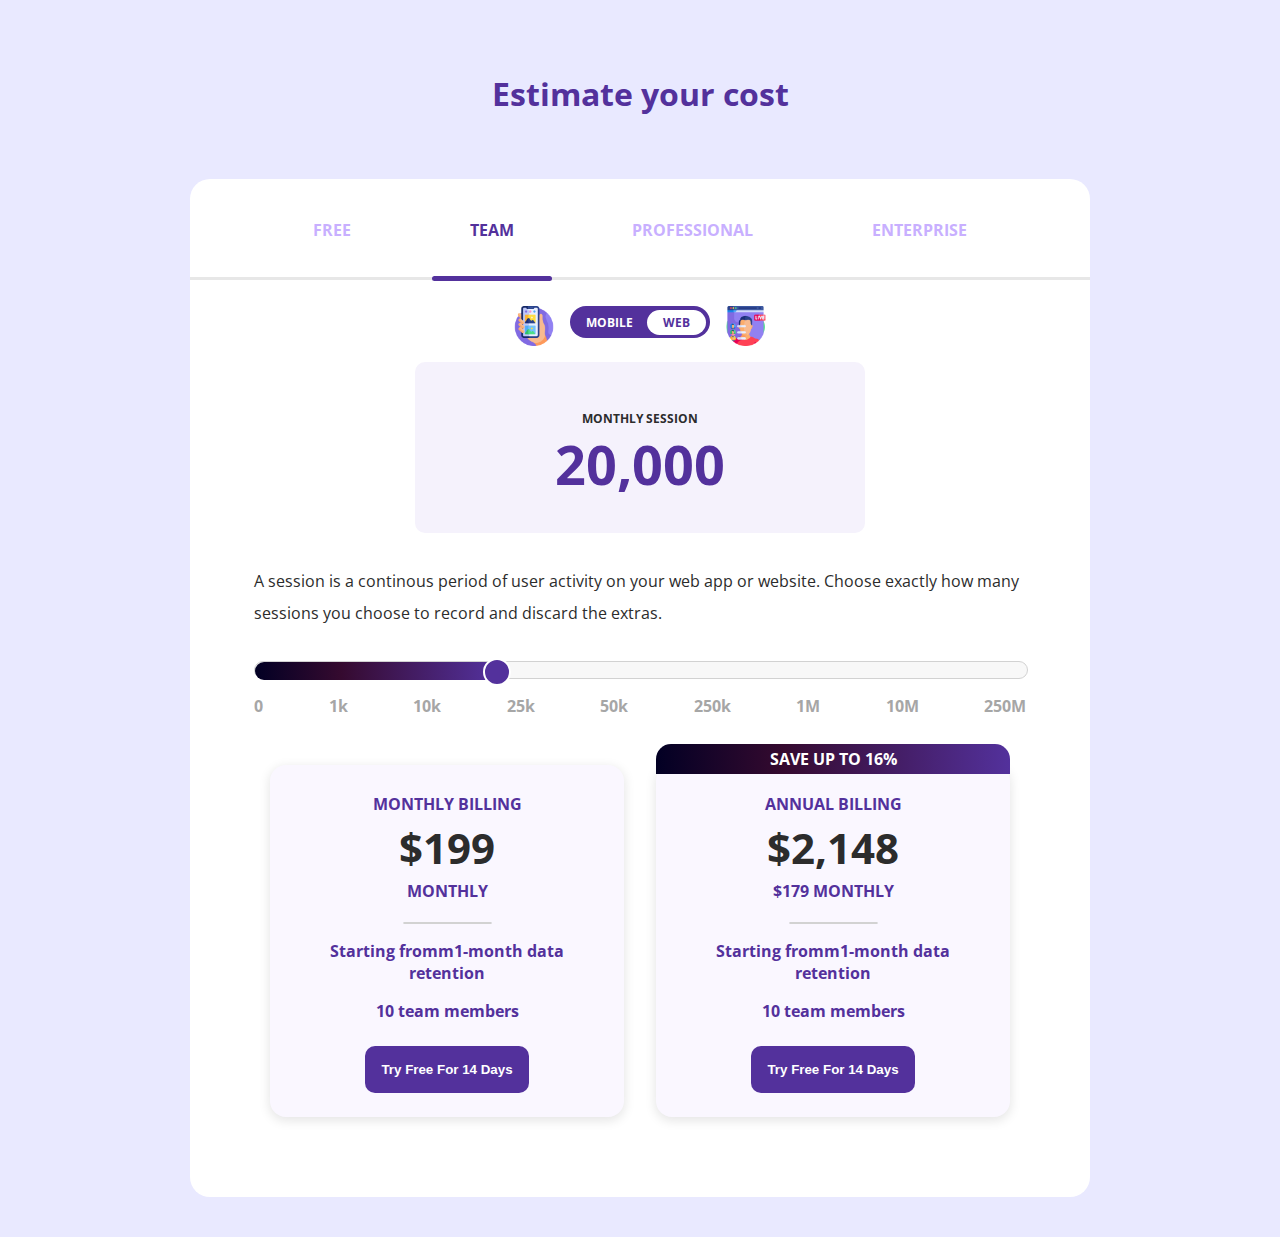
==== cost-estimator.html @ dfcb0f40 "new files" ====
<!DOCTYPE html>
<html lang="en">
<head>
    <meta charset="UTF-8">
    <meta name="viewport" content="width=device-width, initial-scale=1.0">
    <link rel="preconnect" href="https://fonts.googleapis.com">
    <link rel="preconnect" href="https://fonts.gstatic.com" crossorigin>
    <link href="https://fonts.googleapis.com/css2?family=Open+Sans:wght@300..800&display=swap" rel="stylesheet">
    <link rel="stylesheet" href="cost.css">
    <title>Cost Estimator</title>
</head>
<body>
    <h1>Estimate your cost</h1>
    <div class="container">
       <div class="tabs">
          <p>Free</p>
          <p class="active">Team</p>
          <p>Professional</p>
          <p>Enterprise</p>
       </div>
       <div class="line">
       </div>
       <div class="toggle-wrapper">
       <img src="Images/icon1.png">
       <div class="toggle">
        <span>Mobile</span>
        <span>Web</span>
       </div>
       <img src="Images/icon2.png">
       </div>
       <div class="session-card">
        <p>Monthly Session</p>
        <p class="number"> 20,000</p>
       </div>
       <p class="session-text">A session is a continous period of user activity on your web app or website.
        Choose exactly how many sessions you choose to record and discard the extras.
       </p>
       <div class="slider">
          <div class="bar">
             <div class="progress">
               <div class="point">

               </div>
            </div>
          </div>
          <div class="scale">
            <ul>
                <li>0</li>
                <li>1k</li>
                <li>10k</li>
                <li>25k</li>
                <li>50k</li>
                <li>250k</li>
                <li>1M</li>
                <li>10M</li>
                <li>250M</li>
            </ul>
          </div>
       </div>
       <div class="card-wrapper">
          <div class="card">
             <div class="top-section">
                <p>Monthly Billing</p>
                <p class="price">$199</p>
                <p>Monthly</p>
             </div>
             <hr>
             <p>Starting fromm1-month data retention</p>
             <p>10 team members</p>
             <button>Try Free For 14 Days</button>
          </div>
          <div class="card">
            <div class="top-section">
               <div class="save">
                  <p>Save up to 16%</p>
               </div>
               <p>ANNUAL BILLING</p>
               <p class="price">$2,148</p>
               <p>$179 Monthly</p>
            </div>
            <hr>
            <p>Starting fromm1-month data retention</p>
            <p>10 team members</p>
            <button>Try Free For 14 Days</button>
         </div>
       </div>
    </div>
</body>
</html>
---- cost.css ----
body{
    background-color:rgb(233, 233, 255);
    font-family:"Open Sans", sans-serif;
    display:flex;
    flex-direction: column;
    justify-content: center;
    align-items: center;
    padding: 32px;
    color: rgb(44, 44, 44);
}
h1{
    color:rgb(83, 49, 156);
    margin: 32px 0 64px 0;
}
.container{
    background-color: white;
    width:100%;
    max-width: 900px;
    box-sizing: border-box;
    display: flex;
    flex-direction: column;
    justify-content: center;
    align-items: center;
    border-radius: 20px;
    padding: 0 64px 64px 64px;
    position: relative;
    
}
.tabs{
    display:flex;
    width:100%;
    justify-content: space-around;
    text-transform: uppercase;
    font-weight: bold;
    color: rgb(200, 175, 255);
    padding: 16px;
}
.tabs p{
    padding: 8px;
   
}
.tabs p:hover{
   color: rgb(83, 49, 156);
   cursor: pointer;
}
.tabs p.active{
    color:rgb(83, 49, 156);
    position: relative;
}
.line{
    height: 3px;
    width: 100%;
    position: absolute;
    top: 98px;
    background-color: rgb(231, 231, 231);
    
}
.tabs .active::before{
    content: "";
    width:200%;
    height:5px;
    background-color: rgb(83, 49, 156);
    position: absolute;
    bottom:-32px;
    left: -50%;
    z-index: 2;
    border-radius: 10px;

}
.toggle-wrapper{
    display: flex;
    margin-top: 25px;
}
.toggle-wrapper img{
    height: 40px;
    margin: 0 16px;
}
.toggle{
    background-color: rgb(83, 49, 156);
    height:32px;
    width: 140px;
    box-sizing: border-box;
    border-radius: 20px;
    display:flex;
    justify-content: space-between;
    align-items: center;
    padding: 0 4px 0 16px;
    text-transform: uppercase;
    font-weight: bold;
    font-size: 12px;
}
.toggle span:first-of-type{
    color: white;
}
.toggle span:nth-of-type(2){
    background-color: white;
    color: rgb(83, 49, 156);
    padding: 4px 16px;
    border-radius: 20px;
}
.session-card{
    background-color: rgb(245, 242, 252);
    text-align: center;
    padding: 32px;
    width: 50%;
    text-transform: uppercase;
    margin: 16px 0;
    border-radius: 10px;
}
.session-card p{
    color: rgb(44, 44, 44);
    font-size: 12px;
    font-weight: bold;
    margin: 16px 0 0 0;
}
.session-card .number{
    color: rgb(83, 49, 156);
    font-size: 54px;
    margin: 0;
}
.session-text{
    line-height: 32px;
    margin: 16px 0 32px 0;
}
.slider{
    width: 100%;
    position: relative;
    margin-bottom: 16px;
}
.slider .bar{
    width: 100%;
    height: 16px;
    background-color: rgb(248, 248, 248);
    border: 1px solid rgb(210, 210, 210);
    border-radius: 20px;
    
}
.slider .progress{
    width: 31%;
    height: 18px;
    background: linear-gradient(
    90deg,
    rgba(2, 0, 36, 1)0%,
    rgba(53, 10, 47, 1)36%,
    rgba(83, 49, 156, 1) 100% );
    border-top-left-radius: 20px;
    border-bottom-left-radius: 20px;
    position: absolute;
}
.slider .point{
    height: 24px;
    width: 24px;
    background-color: rgb(83, 49, 156);
    border-radius: 50%;
    position:absolute;
    top: -4px;
    right: -7%;
    border: 2px solid white;
    transition: 0.5s transform ease;
}
.slider .point:hover{
    cursor: pointer;
    transform: scale(1.2);
}
.scale{
    width: 100%;
}
.slider .scale ul{
    list-style: none;
    display:flex;
    justify-content: space-between;
    padding: 0;
    font-weight: bold;
    color: rgb(166, 166, 166); 
}
.card-wrapper{
    display: flex;
}
.card{
    background-color: rgb(250, 247, 255);
    border-radius: 16px;
    margin: 16px;
    padding: 16px 32px;
    box-shadow: 0 3px 11px 1px rgba(0, 0, 0, 0.1);
    text-align: center;
    font-weight: bold;
    color: rgb(83, 49, 156);
    transition: 0.15s transform ease;
    position:relative;
    
}
.card:hover{
    transform: translateY(-8px);
}
.card .top-section{
    padding: 8px;
    text-transform: uppercase;
}
.card .top-section p{
    margin: 4px 0;
}
.card .price{
    font-size: 42px;
    color: rgb(44, 44, 44);
}
.card hr{
    width: 30%;
    border: 1px solid rgb(210, 210, 210);
    border-radius: 2px;
}
.card button{
    border: none;
    color: white;
    background-color: rgb(83, 49, 156);
    padding: 16px;
    border-radius: 10px;
    transition: 0.3s transform ease;
    font-weight: bold;
    margin: 8px 0;
}
.card button:hover{
    cursor: pointer;
    transform: scale(1.15);
}
.card .save{
    color: white;
    background: linear-gradient(
    90deg,
    rgba(2, 0, 36, 1)0%,
    rgba(53, 10, 47, 1)36%,
    rgba(83, 49, 156, 1) 100% );
    width: 100%;
    position:absolute;
    top: -21px;
    left: 0;
    border-top-right-radius: 15px;
    border-top-left-radius: 15px;
    
}
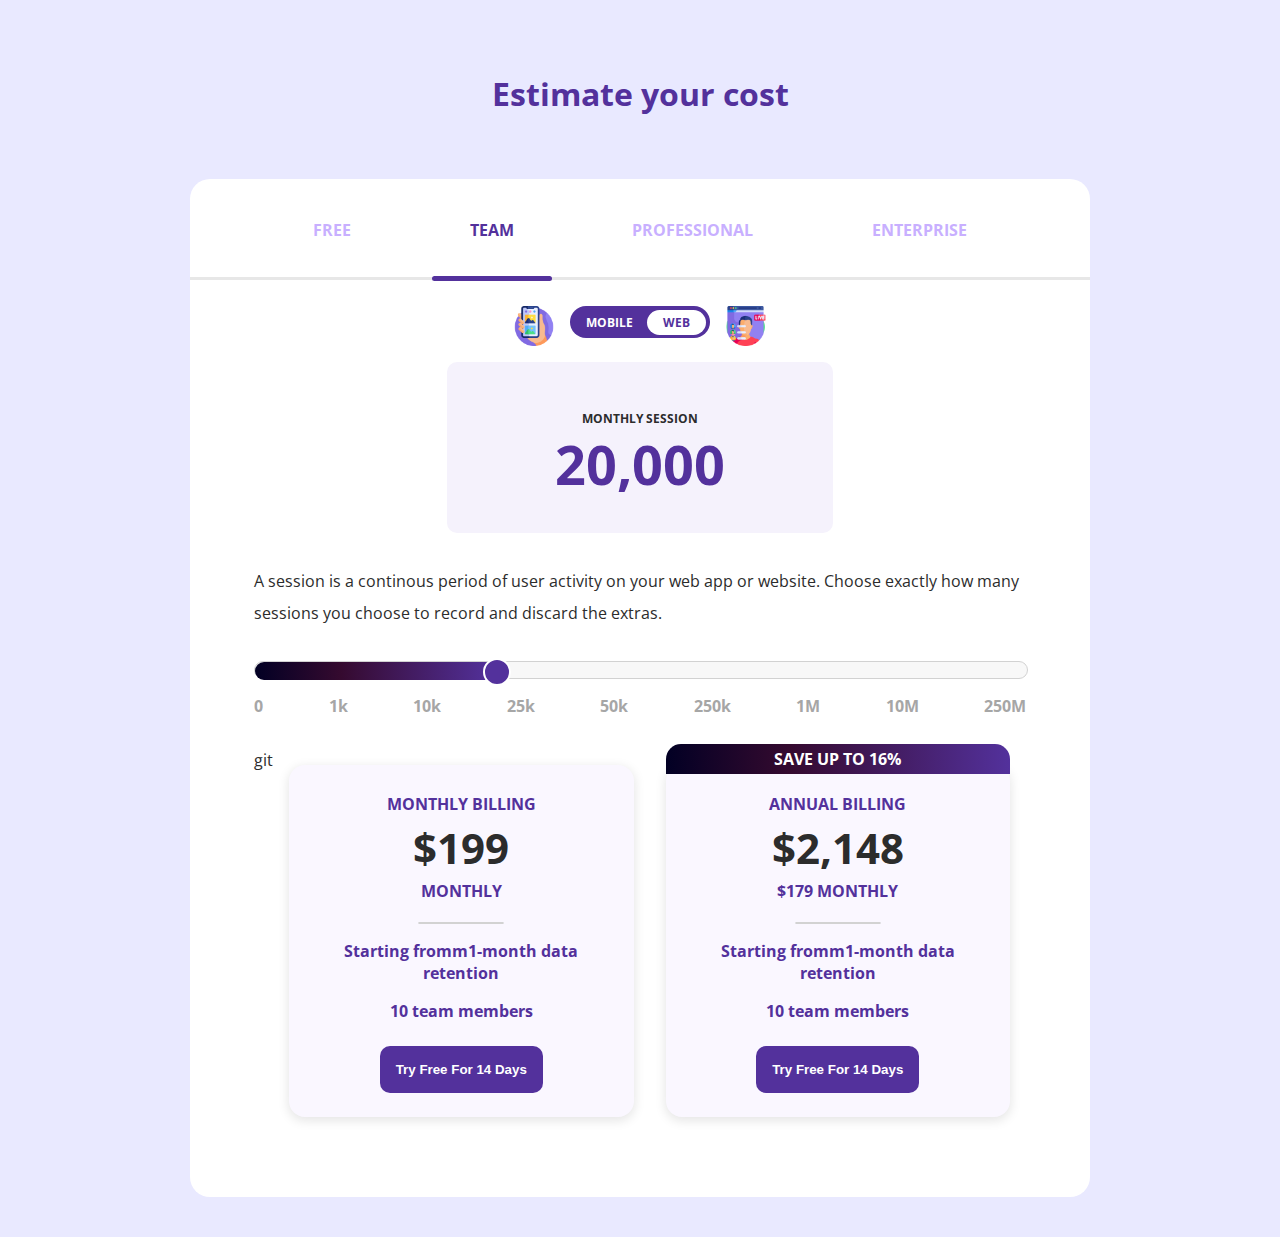
==== commit 7a522817: "new" ====
--- a/cost-estimator.html
+++ b/cost-estimator.html
@@ -57,7 +57,7 @@
             </ul>
           </div>
        </div>
-       <div class="card-wrapper">
+       <div class="card-wrapper">git
           <div class="card">
              <div class="top-section">
                 <p>Monthly Billing</p>
--- a/cost.css
+++ b/cost.css
@@ -107,6 +107,7 @@
     text-transform: uppercase;
     margin: 16px 0;
     border-radius: 10px;
+    box-sizing: border-box;
 }
 .session-card p{
     color: rgb(44, 44, 44);
@@ -237,4 +238,36 @@
     border-top-right-radius: 15px;
     border-top-left-radius: 15px;
     
+}
+
+
+@media only screen and  (max-width:800px){
+    .card{
+        width: 100%;
+    }
+    .card-wrapper{
+        flex-wrap: wrap-reverse;
+    }
+    .session-card{
+        width: 80%;
+    }
+    h1{
+        margin: 0 0 16px 0;
+    }
+    .toggle-wrapper{
+        width: 90%;
+        justify-content: space-around;
+    }
+}
+
+@media only screen and  (max-width:600px){
+    body{
+        padding: 16px;
+    }
+    .container{
+        padding: 0 16px;
+    }
+    .session-card{
+        width: 100%;
+    }
 }